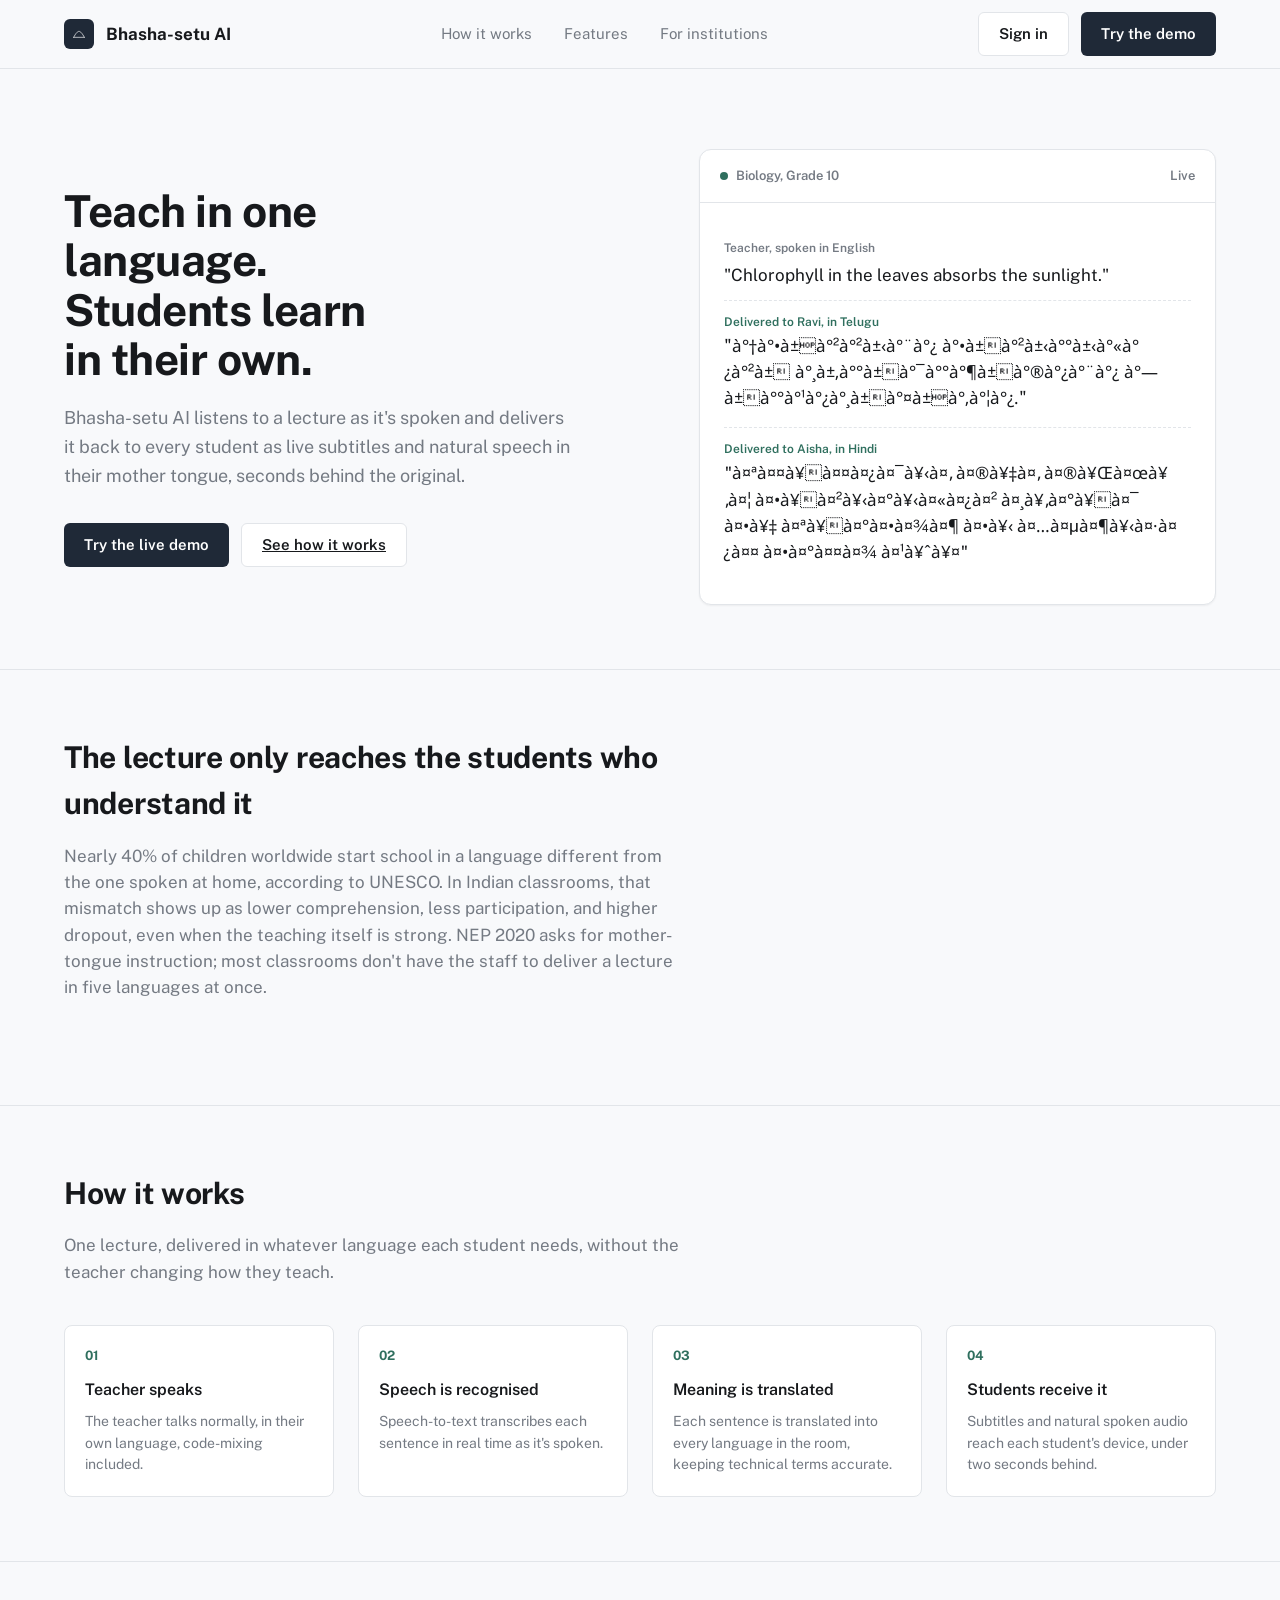
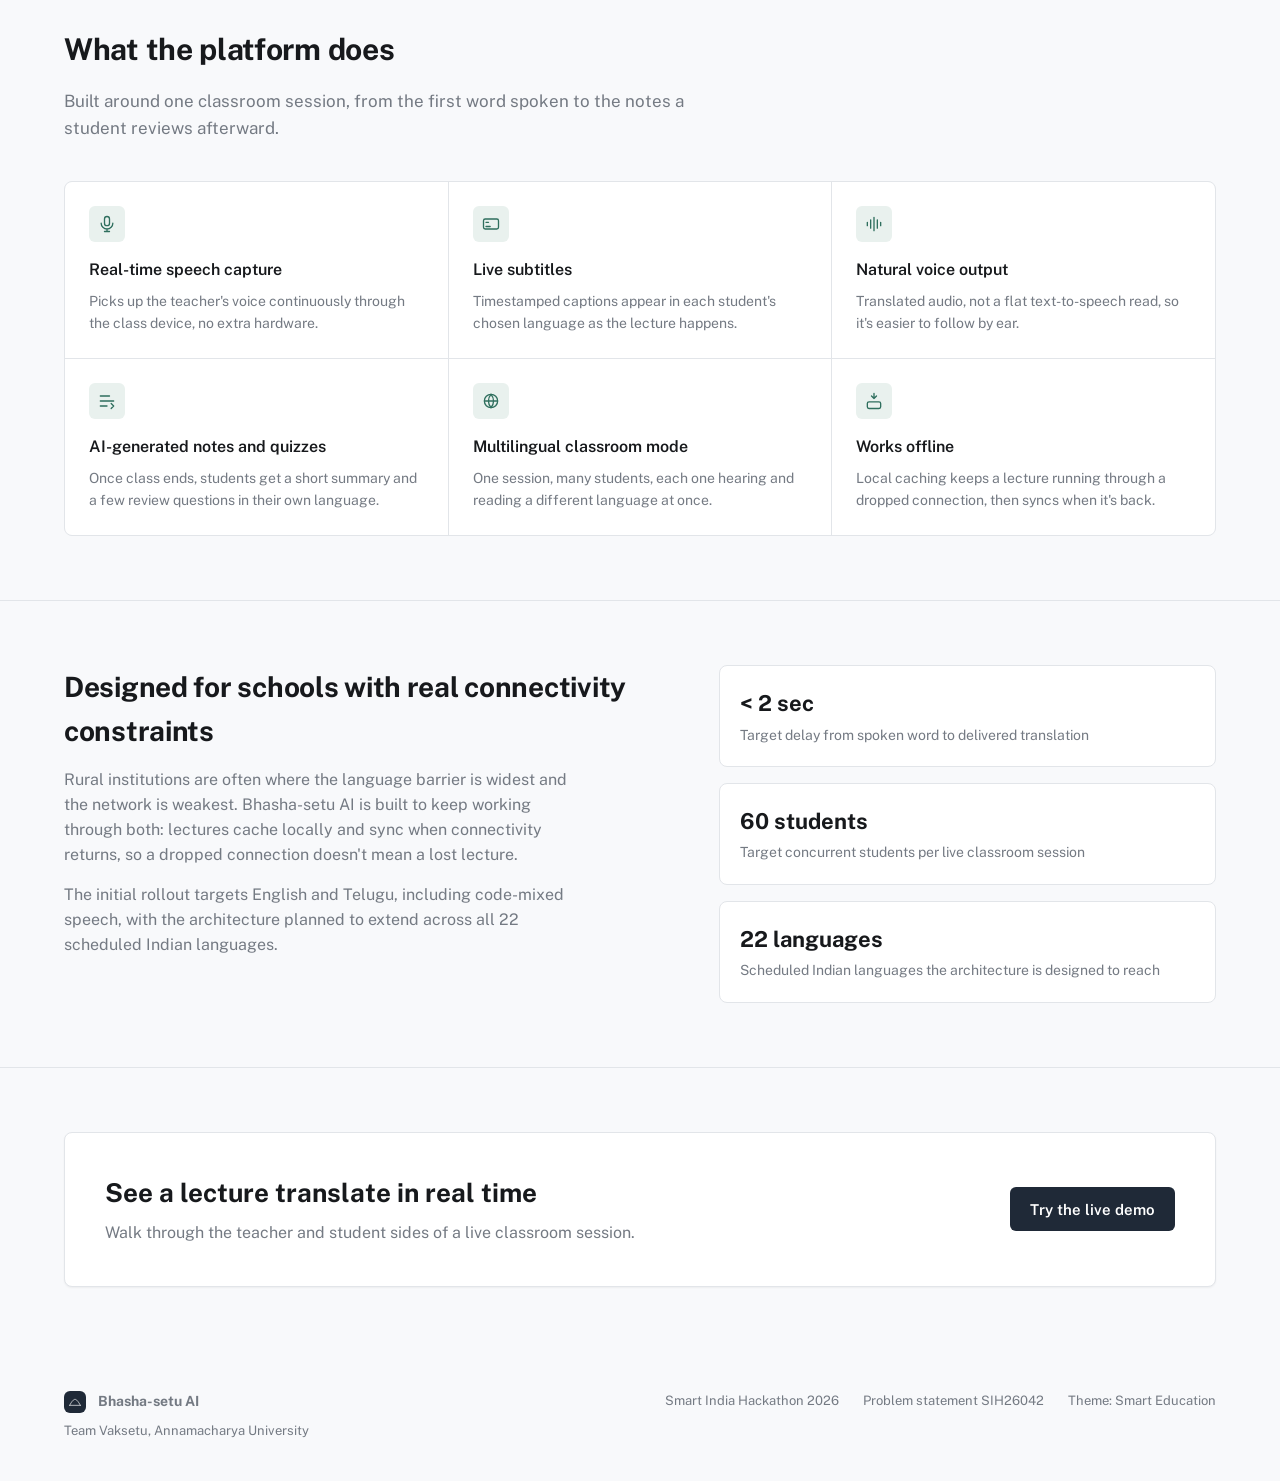
==== static/index.html @ 602c06f7 "Refactor classroom app structure and deployment" ====
<!DOCTYPE html>
<html lang="en">
<head>
<meta charset="UTF-8">
<meta name="viewport" content="width=device-width, initial-scale=1, viewport-fit=cover">
<title>Bhasha-setu AI</title>
<link rel="preconnect" href="https://fonts.googleapis.com">
<link rel="preconnect" href="https://fonts.gstatic.com" crossorigin>
<link href="https://fonts.googleapis.com/css2?family=Public+Sans:wght@400;500;600;700&family=Noto+Sans+Telugu:wght@400;500;600&family=Noto+Sans+Devanagari:wght@400;500;600&display=swap" rel="stylesheet">
<link rel="stylesheet" href="/static/css/style.css">
</head>
<body>

<div id="app">

  <!-- ============ LANDING ============ -->
  <section id="view-landing" class="view active">
    <nav class="site-nav">
      <div class="container inner">
        <div class="brand">
          <span class="mark">
            <svg viewBox="0 0 24 24" fill="none"><path d="M4 17c3-6 6-9 8-9s5 3 8 9" stroke-linecap="round"/><path d="M4 17h16" stroke-linecap="round"/></svg>
          </span>
          Bhasha-setu AI
        </div>
        <div class="nav-links">
          <a href="#how-it-works">How it works</a>
          <a href="#features">Features</a>
          <a href="#institutions">For institutions</a>
        </div>
        <div class="nav-actions">
          <button class="btn btn-secondary" data-nav="role">Sign in</button>
          <button class="btn btn-primary" data-nav="role">Try the demo</button>
        </div>
      </div>
    </nav>

    <header class="hero">
      <div class="container inner">
        <div>
          <h1>Teach in one language. Students learn in their own.</h1>
          <p class="lede">Bhasha-setu AI listens to a lecture as it's spoken and delivers it back to every student as live subtitles and natural speech in their mother tongue, seconds behind the original.</p>
          <div class="actions">
            <button class="btn btn-primary" data-nav="role">Try the live demo</button>
            <a href="#how-it-works" class="btn btn-secondary">See how it works</a>
          </div>
        </div>
        <div class="subtitle-demo" aria-hidden="true">
          <div class="sd-head">
            <span class="who"><span class="live-dot"></span> Biology, Grade 10</span>
            <span class="who">Live</span>
          </div>
          <div class="sd-body">
            <div class="sd-line original">
              <div class="tag">Teacher, spoken in English</div>
              <div class="text">"Chlorophyll in the leaves absorbs the sunlight."</div>
            </div>
            <div class="sd-line translated">
              <div class="tag">Delivered to Ravi, in Telugu</div>
              <div class="text lang-te">"à°†à°•à±à°²à°²à±‹à°¨à°¿ à°•à±à°²à±‹à°°à±‹à°«à°¿à°²à± à°¸à±‚à°°à±à°¯à°°à°¶à±à°®à°¿à°¨à°¿ à°—à±à°°à°¹à°¿à°¸à±à°¤à±à°‚à°¦à°¿."</div>
            </div>
            <div class="sd-line translated">
              <div class="tag">Delivered to Aisha, in Hindi</div>
              <div class="text lang-hi">"à¤ªà¤¤à¥à¤¤à¤¿à¤¯à¥‹à¤‚ à¤®à¥‡à¤‚ à¤®à¥Œà¤œà¥‚à¤¦ à¤•à¥à¤²à¥‹à¤°à¥‹à¤«à¤¿à¤² à¤¸à¥‚à¤°à¥à¤¯ à¤•à¥‡ à¤ªà¥à¤°à¤•à¤¾à¤¶ à¤•à¥‹ à¤…à¤µà¤¶à¥‹à¤·à¤¿à¤¤ à¤•à¤°à¤¤à¤¾ à¤¹à¥ˆà¥¤"</div>
            </div>
          </div>
        </div>
      </div>
    </header>

    <section class="section">
      <div class="container">
        <div class="section-head">
          <h2>The lecture only reaches the students who understand it</h2>
          <p>Nearly 40% of children worldwide start school in a language different from the one spoken at home, according to UNESCO. In Indian classrooms, that mismatch shows up as lower comprehension, less participation, and higher dropout, even when the teaching itself is strong. NEP 2020 asks for mother-tongue instruction; most classrooms don't have the staff to deliver a lecture in five languages at once.</p>
        </div>
      </div>
    </section>

    <section class="section" id="how-it-works">
      <div class="container">
        <div class="section-head">
          <h2>How it works</h2>
          <p>One lecture, delivered in whatever language each student needs, without the teacher changing how they teach.</p>
        </div>
        <div class="steps">
          <div class="step">
            <div class="num">01</div>
            <h3>Teacher speaks</h3>
            <p>The teacher talks normally, in their own language, code-mixing included.</p>
          </div>
          <div class="step">
            <div class="num">02</div>
            <h3>Speech is recognised</h3>
            <p>Speech-to-text transcribes each sentence in real time as it's spoken.</p>
          </div>
          <div class="step">
            <div class="num">03</div>
            <h3>Meaning is translated</h3>
            <p>Each sentence is translated into every language in the room, keeping technical terms accurate.</p>
          </div>
          <div class="step">
            <div class="num">04</div>
            <h3>Students receive it</h3>
            <p>Subtitles and natural spoken audio reach each student's device, under two seconds behind.</p>
          </div>
        </div>
      </div>
    </section>

    <section class="section" id="features">
      <div class="container">
        <div class="section-head">
          <h2>What the platform does</h2>
          <p>Built around one classroom session, from the first word spoken to the notes a student reviews afterward.</p>
        </div>
        <div class="feature-list">
          <div class="feature">
            <span class="icon"><svg viewBox="0 0 24 24" fill="none"><rect x="9" y="3" width="6" height="11" rx="3" stroke-width="1.6"/><path d="M5 11a7 7 0 0 0 14 0M12 18v3M9 21h6" stroke-linecap="round" stroke-width="1.6"/></svg></span>
            <h3>Real-time speech capture</h3>
            <p>Picks up the teacher's voice continuously through the class device, no extra hardware.</p>
          </div>
          <div class="feature">
            <span class="icon"><svg viewBox="0 0 24 24" fill="none"><rect x="3" y="6" width="18" height="12" rx="2" stroke-width="1.6"/><path d="M6 15h5M6 10h3" stroke-linecap="round" stroke-width="1.6"/></svg></span>
            <h3>Live subtitles</h3>
            <p>Timestamped captions appear in each student's chosen language as the lecture happens.</p>
          </div>
          <div class="feature">
            <span class="icon"><svg viewBox="0 0 24 24" fill="none"><path d="M4 10v4M8 7v10M12 4v16M16 7v10M20 10v4" stroke-linecap="round" stroke-width="1.6"/></svg></span>
            <h3>Natural voice output</h3>
            <p>Translated audio, not a flat text-to-speech read, so it's easier to follow by ear.</p>
          </div>
          <div class="feature">
            <span class="icon"><svg viewBox="0 0 24 24" fill="none"><path d="M4 6h11M4 12h16M4 18h8" stroke-linecap="round" stroke-width="1.6"/><path d="M17 15l3 3-3 3" stroke-linecap="round" stroke-linejoin="round" stroke-width="1.6"/></svg></span>
            <h3>AI-generated notes and quizzes</h3>
            <p>Once class ends, students get a short summary and a few review questions in their own language.</p>
          </div>
          <div class="feature">
            <span class="icon"><svg viewBox="0 0 24 24" fill="none"><circle cx="12" cy="12" r="8" stroke-width="1.6"/><path d="M4 12h16M12 4a12 12 0 0 1 0 16 12 12 0 0 1 0-16Z" stroke-width="1.6"/></svg></span>
            <h3>Multilingual classroom mode</h3>
            <p>One session, many students, each one hearing and reading a different language at once.</p>
          </div>
          <div class="feature">
            <span class="icon"><svg viewBox="0 0 24 24" fill="none"><path d="M12 3v6m0 0l-3-3m3 3l3-3" stroke-linecap="round" stroke-linejoin="round" stroke-width="1.6"/><rect x="4" y="13" width="16" height="8" rx="2" stroke-width="1.6"/></svg></span>
            <h3>Works offline</h3>
            <p>Local caching keeps a lecture running through a dropped connection, then syncs when it's back.</p>
          </div>
        </div>
      </div>
    </section>

    <section class="section institutions" id="institutions">
      <div class="container inner">
        <div>
          <h2 style="font-size:28px; font-weight:700; letter-spacing:-0.01em;">Designed for schools with real connectivity constraints</h2>
          <p style="margin-top:var(--s4); color:var(--muted); font-size:16px; max-width:52ch;">Rural institutions are often where the language barrier is widest and the network is weakest. Bhasha-setu AI is built to keep working through both: lectures cache locally and sync when connectivity returns, so a dropped connection doesn't mean a lost lecture.</p>
          <p style="margin-top:var(--s4); color:var(--muted); font-size:16px; max-width:52ch;">The initial rollout targets English and Telugu, including code-mixed speech, with the architecture planned to extend across all 22 scheduled Indian languages.</p>
        </div>
        <div class="callouts">
          <div class="callout">
            <div class="value">&lt; 2 sec</div>
            <div class="label">Target delay from spoken word to delivered translation</div>
          </div>
          <div class="callout">
            <div class="value">60 students</div>
            <div class="label">Target concurrent students per live classroom session</div>
          </div>
          <div class="callout">
            <div class="value">22 languages</div>
            <div class="label">Scheduled Indian languages the architecture is designed to reach</div>
          </div>
        </div>
      </div>
    </section>

    <section class="cta-band">
      <div class="container">
        <div class="card">
          <div>
            <h2>See a lecture translate in real time</h2>
            <p>Walk through the teacher and student sides of a live classroom session.</p>
          </div>
          <button class="btn btn-primary" data-nav="role">Try the live demo</button>
        </div>
      </div>
    </section>

    <footer class="site-footer">
      <div class="container inner">
        <div>
          <div class="brand" style="font-size:14px; margin-bottom:var(--s2);">
            <span class="mark" style="width:22px;height:22px;">
              <svg viewBox="0 0 24 24" fill="none"><path d="M4 17c3-6 6-9 8-9s5 3 8 9" stroke-linecap="round"/><path d="M4 17h16" stroke-linecap="round"/></svg>
            </span>
            Bhasha-setu AI
          </div>
          Team Vaksetu, Annamacharya University
        </div>
        <div class="fmeta">
          <span>Smart India Hackathon 2026</span>
          <span>Problem statement SIH26042</span>
          <span>Theme: Smart Education</span>
        </div>
      </div>
    </footer>
  </section>

  <!-- ============ ROLE SELECT ============ -->
  <section id="view-role" class="view">
    <div class="role-shell">
      <nav class="site-nav">
        <div class="container inner">
          <a href="#" class="back-link" data-nav="landing">
            <svg viewBox="0 0 24 24"><path d="M15 18l-6-6 6-6" stroke-linecap="round" stroke-linejoin="round"/></svg>
            Back to overview
          </a>
        </div>
      </nav>
      <main class="role-main">
        <div class="container">
          <div class="center-head">
            <h1>Try the demo</h1>
            <p>Pick a side to see how one live lecture looks from each seat in the room.</p>
          </div>
          <div class="role-grid">
            <div class="card role-card">
              <span class="icon"><svg viewBox="0 0 24 24" fill="none"><rect x="9" y="3" width="6" height="11" rx="3" stroke-width="1.6"/><path d="M5 11a7 7 0 0 0 14 0M12 18v3M9 21h6" stroke-linecap="round" stroke-width="1.6"/></svg></span>
              <h3>I'm a teacher</h3>
              <p>Start a lecture and watch it translate live for two waiting students.</p>
              <button class="btn btn-primary btn-block" data-nav="teacher">Continue as teacher</button>
            </div>
            <div class="card role-card">
              <span class="icon"><svg viewBox="0 0 24 24" fill="none"><rect x="3" y="6" width="18" height="12" rx="2" stroke-width="1.6"/><path d="M6 15h5M6 10h3" stroke-linecap="round" stroke-width="1.6"/></svg></span>
              <h3>I'm a student</h3>
              <p>Join a classroom and follow the lecture in the language you pick.</p>
              <button class="btn btn-primary btn-block" data-nav="student">Continue as student</button>
            </div>
          </div>
        </div>
      </main>
    </div>
  </section>

  <!-- ============ TEACHER ============ -->
  <section id="view-teacher" class="view">
    <div class="app-shell">
      <div class="app-topbar">
        <a href="#" class="back-link" data-nav="role">
          <svg viewBox="0 0 24 24"><path d="M15 18l-6-6 6-6" stroke-linecap="round" stroke-linejoin="round"/></svg>
          Exit
        </a>
        <div class="who">
          <span class="class-name" id="teacherClassLabel">Set up classroom</span>
        </div>
        <div style="width:64px"></div>
      </div>

      <main class="app-main">
        <div class="container">

          <!-- Setup step -->
          <div id="teacherSetup" class="panel-narrow">
            <div class="center-head" style="margin-bottom:var(--s8); text-align:left;">
              <h1 style="font-size:24px;">Set up your classroom</h1>
              <p style="margin-top:var(--s2);">Two students are already connected for this preview and waiting to join.</p>
            </div>
            <div class="field">
              <label for="className">Classroom name</label>
              <input id="className" type="text" value="Biology, Grade 10">
            </div>
            <div class="field">
              <label for="sourceLang">Language you'll teach in</label>
              <select id="sourceLang">
                <option value="en">English</option>
                <option value="hi">Hindi</option>
                <option value="te">Telugu</option>
              </select>
            </div>
            <div class="status" id="classCodeStatus">A class code will be generated when you start.</div>
            <button class="btn btn-primary btn-block" id="startLectureBtn">Start lecture</button>
          </div>

          <!-- Live console -->
          <div id="teacherLive" style="display:none;">
            <div style="display:flex; align-items:center; justify-content:space-between; margin-bottom:var(--s6); flex-wrap:wrap; gap:var(--s3);">
              <span class="live-badge"><span class="live-dot"></span> Live, <span id="teacherTimer">00:00</span></span>
              <button class="btn btn-secondary" id="teacherMuteBtn">Mute microphone</button><button class="btn btn-secondary" id="endLectureBtn">End lecture</button>
            </div>
            <div class="console-grid">
              <div class="transcript-card card">
                <div class="th">
                  <h3>Live transcript</h3>
                  <span style="font-size:12px; color:var(--muted);">Spoken in English</span>
                </div>
                <div class="transcript-scroll" id="teacherTranscript">
                  <div class="empty-state">
                    <span class="icon"><svg viewBox="0 0 24 24" fill="none"><rect x="9" y="3" width="6" height="11" rx="3" stroke-width="1.6"/><path d="M5 11a7 7 0 0 0 14 0M12 18v3M9 21h6" stroke-linecap="round" stroke-width="1.6"/></svg></span>
                    Start speaking and the transcript will appear here.
                  </div>
                </div>
              </div>
              <div class="side-stack">
                <div class="mic-card card">
                  <span class="mic-visual active" id="micVisual">
                    <svg viewBox="0 0 24 24" fill="none" style="width:20px;height:20px;stroke:currentColor;stroke-width:1.6;"><rect x="9" y="3" width="6" height="11" rx="3"/><path d="M5 11a7 7 0 0 0 14 0M12 18v3M9 21h6" stroke-linecap="round"/></svg>
                  </span>
                  <div>
                    <div class="mic-label">Listening</div>
                    <div class="mic-sub">Picking up your voice</div>
                  </div>
                </div>
                <div class="roster-card card"><h3>Connected students, <span id="studentCount">0</span></h3><div id="studentNames" class="status">No students connected.</div></div><div class="card" style="padding:16px"><video id="teacherVideo" autoplay muted playsinline style="width:100%;border-radius:8px;background:#17191c"></video><div class="status">Your live camera preview</div></div></div></div>
            </div>
          </div>

          <!-- Summary -->
          <div id="teacherSummary" style="display:none;">
            <div class="card summary-card">
              <h2 style="font-size:22px; font-weight:700;">Lecture ended</h2>
              <p style="color:var(--muted); margin-top:var(--s2);">Notes and a quick check have been generated for each student, in their own language.</p>
              <div class="summary-stats">
                <div class="summary-stat">
                  <div class="v" id="statDuration">00:00</div>
                  <div class="l">Duration</div>
                </div>
                <div class="summary-stat">
                  <div class="v" id="statLines">0</div>
                  <div class="l">Sentences delivered</div>
                </div>
                <div class="summary-stat">
                  <div class="v" id="statStudents">0</div>
                  <div class="l">Students reached</div>
                </div>
              </div>
              <button class="btn btn-secondary btn-block" id="teacherRestartBtn">Set up another lecture</button>
            </div>
          </div>

        </div>
      </main>
    </div>
  </section>

  <!-- ============ STUDENT ============ -->
  <section id="view-student" class="view">
    <div class="app-shell">
      <div class="app-topbar">
        <a href="#" class="back-link" data-nav="role">
          <svg viewBox="0 0 24 24"><path d="M15 18l-6-6 6-6" stroke-linecap="round" stroke-linejoin="round"/></svg>
          Leave
        </a>
        <div class="who">
          <span class="class-name" id="studentClassLabel">Join a classroom</span>
        </div>
        <div class="status" id="studentStatus"></div>
      </div>

      <main class="app-main">
        <div class="container">

          <!-- Join step -->
          <div id="studentJoin" class="panel-narrow">
            <div class="center-head" style="margin-bottom:var(--s8); text-align:left;">
              <h1 style="font-size:24px;">Join a lecture</h1>
              <p style="margin-top:var(--s2);">Biology, Grade 10 is open. Pick the language you want to follow it in.</p>
            </div>
            <div class="field">
              <label for="studentName">Your name</label>
              <input id="studentName" type="text" value="Ravi">
            </div>
            <div class="field">
              <label for="classCode">Class code</label>
              <input id="classCode" type="text" placeholder="Enter your teacher's code" autocomplete="off" maxlength="12">
            </div>
            <div class="field">
              <label for="studentLang">Preferred language</label>
              <select id="studentLang">
                <option value="te">Telugu</option>
                <option value="hi">Hindi</option>
              </select>
            </div>
            <div class="status" id="studentJoinStatus" role="status" aria-live="polite"></div>
            <button class="btn btn-primary btn-block" id="joinClassBtn">Join classroom</button>
          </div>

          <!-- Waiting -->
          <div id="studentWaiting" style="display:none;">
            <div class="card waiting-card panel-narrow">
              <span class="live-dot"></span>
              <h3>Waiting for your teacher to start</h3>
              <p>You'll see subtitles here the moment the lecture begins.</p>
            </div>
          </div>

          <!-- Live subtitles -->
          <div id="studentLive" style="display:none;">
            <div class="card subtitle-demo">
              <div class="subtitle-stage">
                <video id="studentVideo" autoplay playsinline style="width:100%;border-radius:8px;background:#17191c;margin-bottom:16px"></video><div class="current-line" id="studentCurrentLine"></div><div class="student-controls"><button class="btn btn-secondary" id="studentMuteBtn">Mute audio</button><button class="btn btn-secondary" id="speakRequestBtn">Ask to speak</button></div><div class="status" id="studentSpeakStatus"></div>
              </div>
            </div>
            <div class="student-controls">
              <div class="mode-toggle">
                <button id="modeListen" class="active">Listen</button>
                <button id="modeRead">Read</button>
              </div>
            </div>
            <div class="card history-card">
              <h3>Earlier in this lecture</h3>
              <div id="studentHistory"></div>
            </div><div class="card" style="padding:16px;margin-top:16px"><h3>Student questions</h3><div id="speakRequests" class="status">No requests yet.</div></div></div></div><!-- Notes -->
          <div id="studentNotes" style="display:none;" class="panel-narrow">
            <div class="card notes-card">
              <h2>Lecture notes</h2>
              <ul class="notes-list" id="studentNotesList"></ul>
              <h2>Quick check</h2>
              <div class="quiz-q" id="studentQuizQ"></div>
              <div class="quiz-options" id="studentQuizOptions"></div>
              <div class="quiz-feedback" id="studentQuizFeedback"></div>
            </div>
          </div>

        </div>
      </main>
    </div>
  </section>

</div>




<script src="/static/js/app.js" defer></script>
</body>
</html>
---- static/css/style.css ----
:root {
    --bg: #F8F9FB;
    --surface: #FFFFFF;
    --border: #E2E5E9;
    --text: #17191C;
    --muted: #747A83;
    --primary: #1F2937;
    --primary-hover: #111827;
    --accent: #2F6F5E;
    --accent-hover: #255A4C;
    --accent-soft: #E9F1EE;
    --on-primary: #FFFFFF;
    --radius-sm: 6px;
    --radius-md: 8px;
    --radius-lg: 12px;
    --shadow-sm: 0 1px 2px rgba(0,0,0,.05);
    --container: 1200px;
    --s1: 4px; --s2: 8px; --s3: 12px; --s4: 16px; --s5: 20px;
    --s6: 24px; --s8: 32px; --s10: 40px; --s12: 48px; --s16: 64px; --s20: 80px;
    color-scheme: light;
  }

  :root:not([data-theme="light"]) {
    @media (prefers-color-scheme: dark) {
      --bg: #15171A;
      --surface: #1D2024;
      --border: #2C3036;
      --text: #F1F2F4;
      --muted: #9AA0A8;
      --primary: #E7E9EC;
      --primary-hover: #FFFFFF;
      --on-primary: #17191C;
      --accent: #4E9584;
      --accent-hover: #5FAA97;
      --accent-soft: #1E2B27;
      color-scheme: dark;
    }
  }
  :root[data-theme="dark"] {
    --bg: #15171A;
    --surface: #1D2024;
    --border: #2C3036;
    --text: #F1F2F4;
    --muted: #9AA0A8;
    --primary: #E7E9EC;
    --primary-hover: #FFFFFF;
    --on-primary: #17191C;
    --accent: #4E9584;
    --accent-hover: #5FAA97;
    --accent-soft: #1E2B27;
    color-scheme: dark;
  }

  * { box-sizing: border-box; }
  html {
    scroll-padding-top: env(safe-area-inset-top, 0px);
    scroll-behavior: smooth;
  }
  html, body {
    height: 100%;
    margin: 0;
    background: var(--bg);
    color: var(--text);
  }
  body {
    font-family: 'Public Sans', system-ui, -apple-system, 'Segoe UI', sans-serif;
    font-size: 16px;
    line-height: 1.55;
    -webkit-font-smoothing: antialiased;
    padding-top: env(safe-area-inset-top, 0px);
    padding-bottom: env(safe-area-inset-bottom, 0px);
  }
  .lang-te { font-family: 'Noto Sans Telugu', 'Public Sans', sans-serif; }
  .lang-hi { font-family: 'Noto Sans Devanagari', 'Public Sans', sans-serif; }

  h1, h2, h3, h4, p { margin: 0; }
  img, svg { display: block; max-width: 100%; }
  button, input, select { font: inherit; color: inherit; }
  a { color: inherit; }

  :focus-visible {
    outline: 2px solid var(--accent);
    outline-offset: 2px;
  }

  .container {
    width: 100%;
    max-width: var(--container);
    margin: 0 auto;
    padding: 0 var(--s6);
  }

  @media (max-width: 640px) {
    .container { padding: 0 var(--s4); }
  }

  .view { display: none; }
  .view.active { display: block; }

  button {
    cursor: pointer;
    border: none;
    background: none;
  }

  .btn {
    display: inline-flex;
    align-items: center;
    justify-content: center;
    gap: var(--s2);
    min-height: 44px;
    padding: 0 var(--s5);
    border-radius: var(--radius-sm);
    font-weight: 600;
    font-size: 15px;
    transition: background-color 150ms ease, border-color 150ms ease, color 150ms ease;
    white-space: nowrap;
  }
  .btn-primary {
    background: var(--primary);
    color: var(--on-primary);
  }
  .btn-primary:hover { background: var(--primary-hover); }
  .btn-secondary {
    background: var(--surface);
    color: var(--text);
    border: 1px solid var(--border);
  }
  .btn-secondary:hover { border-color: var(--muted); }
  .btn-accent {
    background: var(--accent);
    color: #fff;
  }
  .btn-accent:hover { background: var(--accent-hover); }
  .btn-ghost {
    background: transparent;
    color: var(--muted);
    padding: 0 var(--s3);
  }
  .btn-ghost:hover { color: var(--text); }
  .btn-block { width: 100%; }
  .btn[disabled] { opacity: .5; cursor: not-allowed; }

  .field { display: flex; flex-direction: column; gap: var(--s2); margin-bottom: var(--s5); }
  .field label { font-size: 14px; font-weight: 600; color: var(--text); }
  .field .hint { font-size: 13px; color: var(--muted); }
  .field input, .field select {
    min-height: 44px;
    padding: 0 var(--s4);
    border: 1px solid var(--border);
    border-radius: var(--radius-sm);
    background: var(--surface);
    color: var(--text);
  }
  .field input:focus, .field select:focus { border-color: var(--accent); }

  .card {
    background: var(--surface);
    border: 1px solid var(--border);
    border-radius: var(--radius-md);
    box-shadow: var(--shadow-sm);
  }

  .icon { flex-shrink: 0; }
  .icon svg { width: 20px; height: 20px; stroke: currentColor; fill: none; stroke-width: 1.6; }

  /* ---------- Nav ---------- */
  .site-nav {
    position: sticky; top: 0; z-index: 20;
    background: color-mix(in srgb, var(--bg) 92%, transparent);
    backdrop-filter: blur(6px);
    border-bottom: 1px solid var(--border);
    padding-top: env(safe-area-inset-top, 0px);
  }
  .site-nav .inner {
    display: flex; align-items: center; justify-content: space-between;
    height: 68px;
  }
  .brand { display: flex; align-items: center; gap: var(--s3); font-weight: 700; font-size: 17px; }
  .brand .mark {
    width: 30px; height: 30px; border-radius: var(--radius-sm);
    background: var(--primary); color: var(--on-primary);
    display: flex; align-items: center; justify-content: center;
  }
  .brand .mark svg { width: 16px; height: 16px; stroke: currentColor; }
  .nav-links { display: flex; align-items: center; gap: var(--s8); }
  .nav-links a { font-size: 15px; color: var(--muted); text-decoration: none; }
  .nav-links a:hover { color: var(--text); }
  .nav-actions { display: flex; align-items: center; gap: var(--s3); }
  @media (max-width: 860px) {
    .nav-links { display: none; }
  }

  /* ---------- Hero ---------- */
  .hero {
    padding: var(--s20) 0 var(--s16);
    border-bottom: 1px solid var(--border);
  }
  .hero .inner {
    display: grid; grid-template-columns: 1.05fr 0.95fr; gap: var(--s16); align-items: center;
  }
  @media (max-width: 900px) {
    .hero .inner { grid-template-columns: 1fr; gap: var(--s10); }
    .hero { padding: var(--s12) 0 var(--s10); }
  }
  .hero h1 {
    font-size: 44px; line-height: 1.12; letter-spacing: -0.01em; font-weight: 700;
    max-width: 12ch;
  }
  @media (max-width: 640px) { .hero h1 { font-size: 32px; } }
  .hero .lede {
    margin-top: var(--s5); font-size: 18px; line-height: 1.6; color: var(--muted); max-width: 46ch;
  }
  .hero .actions { display: flex; gap: var(--s3); margin-top: var(--s8); flex-wrap: wrap; }

  .subtitle-demo {
    border: 1px solid var(--border); border-radius: var(--radius-lg); background: var(--surface);
    box-shadow: var(--shadow-sm); overflow: hidden;
  }
  .subtitle-demo .sd-head {
    display: flex; align-items: center; justify-content: space-between;
    padding: var(--s4) var(--s5); border-bottom: 1px solid var(--border);
  }
  .sd-head .who { display: flex; align-items: center; gap: var(--s2); font-size: 13px; font-weight: 600; color: var(--muted); }
  .live-dot {
    width: 8px; height: 8px; border-radius: 50%; background: var(--accent);
    animation: pulse 1.8s ease-in-out infinite;
  }
  @media (prefers-reduced-motion: reduce) { .live-dot, .pulse { animation: none; } }
  @keyframes pulse {
    0%, 100% { box-shadow: 0 0 0 0 color-mix(in srgb, var(--accent) 45%, transparent); }
    50% { box-shadow: 0 0 0 6px color-mix(in srgb, var(--accent) 0%, transparent); }
  }
  .subtitle-demo .sd-body { padding: var(--s6); }
  .sd-line { padding: var(--s3) 0; border-bottom: 1px dashed var(--border); }
  .sd-line:last-child { border-bottom: none; }
  .sd-line .tag { font-size: 12px; font-weight: 600; color: var(--muted); margin-bottom: var(--s1); }
  .sd-line .text { font-size: 17px; }
  .sd-line.original .text { color: var(--text); }
  .sd-line.translated .text { color: var(--text); }
  .sd-line.translated .tag { color: var(--accent); }

  /* ---------- Sections ---------- */
  .section { padding: var(--s16) 0; border-bottom: 1px solid var(--border); }
  .section-head { max-width: 62ch; margin-bottom: var(--s10); }
  .section-head h2 { font-size: 30px; font-weight: 700; letter-spacing: -0.01em; }
  .section-head p { margin-top: var(--s4); font-size: 17px; color: var(--muted); }

  .steps { display: grid; grid-template-columns: repeat(4, 1fr); gap: var(--s6); }
  @media (max-width: 900px) { .steps { grid-template-columns: repeat(2, 1fr); } }
  @media (max-width: 560px) { .steps { grid-template-columns: 1fr; } }
  .step { padding: var(--s5); border: 1px solid var(--border); border-radius: var(--radius-md); background: var(--surface); }
  .step .num { font-size: 13px; font-weight: 700; color: var(--accent); margin-bottom: var(--s3); }
  .step h3 { font-size: 16px; font-weight: 600; margin-bottom: var(--s2); }
  .step p { font-size: 14px; color: var(--muted); }

  .feature-list { display: grid; grid-template-columns: repeat(3, 1fr); gap: 1px; background: var(--border); border: 1px solid var(--border); border-radius: var(--radius-md); overflow: hidden; }
  @media (max-width: 900px) { .feature-list { grid-template-columns: repeat(2, 1fr); } }
  @media (max-width: 560px) { .feature-list { grid-template-columns: 1fr; } }
  .feature { background: var(--surface); padding: var(--s6); }
  .feature .icon { width: 36px; height: 36px; border-radius: var(--radius-sm); background: var(--accent-soft); color: var(--accent); display: flex; align-items: center; justify-content: center; margin-bottom: var(--s4); }
  .feature h3 { font-size: 16px; font-weight: 600; margin-bottom: var(--s2); }
  .feature p { font-size: 14px; color: var(--muted); }

  .institutions .inner { display: grid; grid-template-columns: 1.1fr 0.9fr; gap: var(--s12); align-items: start; }
  @media (max-width: 900px) { .institutions .inner { grid-template-columns: 1fr; } }
  .institutions .callouts { display: flex; flex-direction: column; gap: var(--s4); }
  .callout { padding: var(--s5); border: 1px solid var(--border); border-radius: var(--radius-md); background: var(--surface); }
  .callout .value { font-size: 22px; font-weight: 700; }
  .callout .label { font-size: 14px; color: var(--muted); margin-top: var(--s1); }

  .cta-band { padding: var(--s16) 0; text-align: left; }
  .cta-band .card { padding: var(--s10); display: flex; align-items: center; justify-content: space-between; gap: var(--s8); flex-wrap: wrap; }
  .cta-band h2 { font-size: 26px; font-weight: 700; max-width: 30ch; }
  .cta-band p { color: var(--muted); margin-top: var(--s2); }

  .site-footer { padding: var(--s10) 0; }
  .site-footer .inner { display: flex; justify-content: space-between; gap: var(--s6); flex-wrap: wrap; font-size: 13px; color: var(--muted); }
  .site-footer .fmeta { display: flex; gap: var(--s6); flex-wrap: wrap; }

  /* ---------- Role select ---------- */
  .role-shell { min-height: 100dvh; display: flex; flex-direction: column; }
  .role-main { flex: 1; display: flex; align-items: center; }
  .role-main .container { padding-top: var(--s10); padding-bottom: var(--s10); }
  .role-grid { display: grid; grid-template-columns: 1fr 1fr; gap: var(--s6); max-width: 760px; margin: var(--s10) auto 0; }
  @media (max-width: 640px) { .role-grid { grid-template-columns: 1fr; } }
  .role-card { padding: var(--s8); text-align: left; }
  .role-card .icon { width: 44px; height: 44px; border-radius: var(--radius-sm); background: var(--accent-soft); color: var(--accent); display: flex; align-items: center; justify-content: center; margin-bottom: var(--s5); }
  .role-card h3 { font-size: 19px; font-weight: 700; margin-bottom: var(--s2); }
  .role-card p { font-size: 14px; color: var(--muted); margin-bottom: var(--s6); }
  .center-head { text-align: center; }
  .center-head h1 { font-size: 30px; font-weight: 700; }
  .center-head p { margin-top: var(--s3); color: var(--muted); font-size: 16px; }

  /* ---------- App shell (teacher / student) ---------- */
  .app-shell { min-height: 100dvh; display: flex; flex-direction: column; }
  .app-topbar {
    height: 64px; border-bottom: 1px solid var(--border);
    display: flex; align-items: center; justify-content: space-between;
    padding: 0 var(--s6); background: var(--surface);
    padding-top: env(safe-area-inset-top, 0px);
  }
  .app-topbar .who { display: flex; align-items: center; gap: var(--s3); }
  .app-topbar .class-name { font-weight: 700; font-size: 16px; }
  .app-topbar .status { display: flex; align-items: center; gap: var(--s2); font-size: 13px; color: var(--muted); }
  .app-main { flex: 1; padding: var(--s10) 0 var(--s16); }

  .panel-narrow { max-width: 480px; margin: 0 auto; }

  .live-badge {
    display: inline-flex; align-items: center; gap: var(--s2);
    font-size: 12px; font-weight: 700; color: var(--accent);
    padding: var(--s1) var(--s3); border-radius: 999px; background: var(--accent-soft);
  }

  .console-grid { display: grid; grid-template-columns: 1.6fr 1fr; gap: var(--s6); }
  @media (max-width: 900px) { .console-grid { grid-template-columns: 1fr; } }

  .transcript-card { padding: var(--s6); display: flex; flex-direction: column; height: 460px; }
  .transcript-card .th { display: flex; justify-content: space-between; align-items: center; margin-bottom: var(--s4); }
  .transcript-card h3 { font-size: 15px; font-weight: 600; }
  .transcript-scroll { flex: 1; overflow-y: auto; display: flex; flex-direction: column; gap: var(--s4); padding-right: var(--s2); }
  .t-line { font-size: 16px; line-height: 1.5; padding-bottom: var(--s4); border-bottom: 1px solid var(--border); }
  .t-line:last-child { border-bottom: none; }
  .t-line .t-time { font-size: 12px; color: var(--muted); margin-bottom: var(--s1); }
  .empty-state { color: var(--muted); font-size: 14px; display: flex; flex-direction: column; align-items: center; justify-content: center; height: 100%; text-align: center; gap: var(--s3); }
  .empty-state .icon { width: 40px; height: 40px; color: var(--muted); }

  .side-stack { display: flex; flex-direction: column; gap: var(--s6); }
  .roster-card { padding: var(--s6); }
  .roster-card h3 { font-size: 15px; font-weight: 600; margin-bottom: var(--s4); }
  .roster-item { display: flex; align-items: center; gap: var(--s3); padding: var(--s2) 0; }
  .roster-item .avatar {
    width: 32px; height: 32px; border-radius: 50%; background: var(--primary); color: var(--on-primary);
    display: flex; align-items: center; justify-content: center; font-size: 13px; font-weight: 700; flex-shrink: 0;
  }
  .roster-item .rname { font-size: 14px; font-weight: 600; }
  .roster-item .rlang { font-size: 12px; color: var(--muted); }
  .roster-item .rdot { width: 7px; height: 7px; border-radius: 50%; background: var(--accent); margin-left: auto; }

  .mic-card { padding: var(--s6); display: flex; align-items: center; gap: var(--s4); }
  .mic-visual {
    width: 44px; height: 44px; border-radius: 50%; background: var(--accent-soft); color: var(--accent);
    display: flex; align-items: center; justify-content: center; flex-shrink: 0;
  }
  .mic-visual.active { animation: pulse 1.8s ease-in-out infinite; }
  .mic-card .mic-label { font-size: 14px; font-weight: 600; }
  .mic-card .mic-sub { font-size: 13px; color: var(--muted); }

  .summary-card { padding: var(--s8); max-width: 620px; margin: 0 auto; text-align: left; }
  .summary-stats { display: grid; grid-template-columns: repeat(3, 1fr); gap: var(--s4); margin: var(--s6) 0; }
  .summary-stat { padding: var(--s4); border: 1px solid var(--border); border-radius: var(--radius-sm); text-align: center; }
  .summary-stat .v { font-size: 22px; font-weight: 700; }
  .summary-stat .l { font-size: 12px; color: var(--muted); margin-top: var(--s1); }

  .subtitle-stage {
    padding: var(--s10) var(--s6);
    min-height: 220px;
    display: flex; align-items: center; justify-content: center; text-align: center;
  }
  .subtitle-stage .current-line { font-size: 26px; font-weight: 600; line-height: 1.5; max-width: 30ch; }
  @media (max-width: 640px) { .subtitle-stage .current-line { font-size: 21px; } }

  .student-controls { display: flex; align-items: center; justify-content: center; gap: var(--s3); margin-top: var(--s6); }
  .mode-toggle { display: inline-flex; border: 1px solid var(--border); border-radius: var(--radius-sm); overflow: hidden; }
  .mode-toggle button { padding: var(--s2) var(--s4); font-size: 14px; font-weight: 600; color: var(--muted); min-height: 40px; }
  .mode-toggle button.active { background: var(--primary); color: var(--on-primary); }

  .history-card { margin-top: var(--s6); padding: var(--s5) var(--s6); }
  .history-card h3 { font-size: 13px; font-weight: 600; color: var(--muted); margin-bottom: var(--s3); }
  .history-line { font-size: 14px; color: var(--muted); padding: var(--s2) 0; border-bottom: 1px solid var(--border); }
  .history-line:last-child { border-bottom: none; }

  .notes-card { padding: var(--s7, var(--s6)); }
  .notes-card h2 { font-size: 20px; font-weight: 700; margin-bottom: var(--s5); }
  .notes-list { display: flex; flex-direction: column; gap: var(--s3); margin-bottom: var(--s8); }
  .notes-list li { list-style: none; padding-left: var(--s6); position: relative; font-size: 15px; }
  .notes-list li::before {
    content: ""; position: absolute; left: 0; top: 9px; width: 6px; height: 6px; border-radius: 50%; background: var(--accent);
  }
  .quiz-q { font-size: 16px; font-weight: 600; margin-bottom: var(--s4); }
  .quiz-options { display: flex; flex-direction: column; gap: var(--s3); }
  .quiz-option {
    display: flex; align-items: center; gap: var(--s3);
    padding: var(--s4); border: 1px solid var(--border); border-radius: var(--radius-sm);
    text-align: left; min-height: 44px; background: var(--surface);
  }
  .quiz-option:hover { border-color: var(--muted); }
  .quiz-option .dot { width: 16px; height: 16px; border-radius: 50%; border: 1.5px solid var(--border); flex-shrink: 0; }
  .quiz-option.correct { border-color: var(--accent); background: var(--accent-soft); }
  .quiz-option.correct .dot { border-color: var(--accent); background: var(--accent); }
  .quiz-option.incorrect { border-color: var(--muted); }
  .quiz-option[disabled] { cursor: default; }
  .quiz-feedback { margin-top: var(--s4); font-size: 14px; color: var(--muted); }

  .waiting-card { padding: var(--s10); text-align: center; }
  .waiting-card .live-dot { margin: 0 auto var(--s5); }
  .waiting-card h3 { font-size: 18px; font-weight: 600; margin-bottom: var(--s2); }
  .waiting-card p { color: var(--muted); font-size: 14px; }

  .back-link { display: inline-flex; align-items: center; gap: var(--s2); font-size: 14px; color: var(--muted); text-decoration: none; }
  .back-link:hover { color: var(--text); }
  .back-link svg { width: 16px; height: 16px; stroke: currentColor; fill: none; stroke-width: 1.8; }

  .visually-hidden {
    position: absolute; width: 1px; height: 1px; overflow: hidden; clip: rect(0 0 0 0); white-space: nowrap;
  }
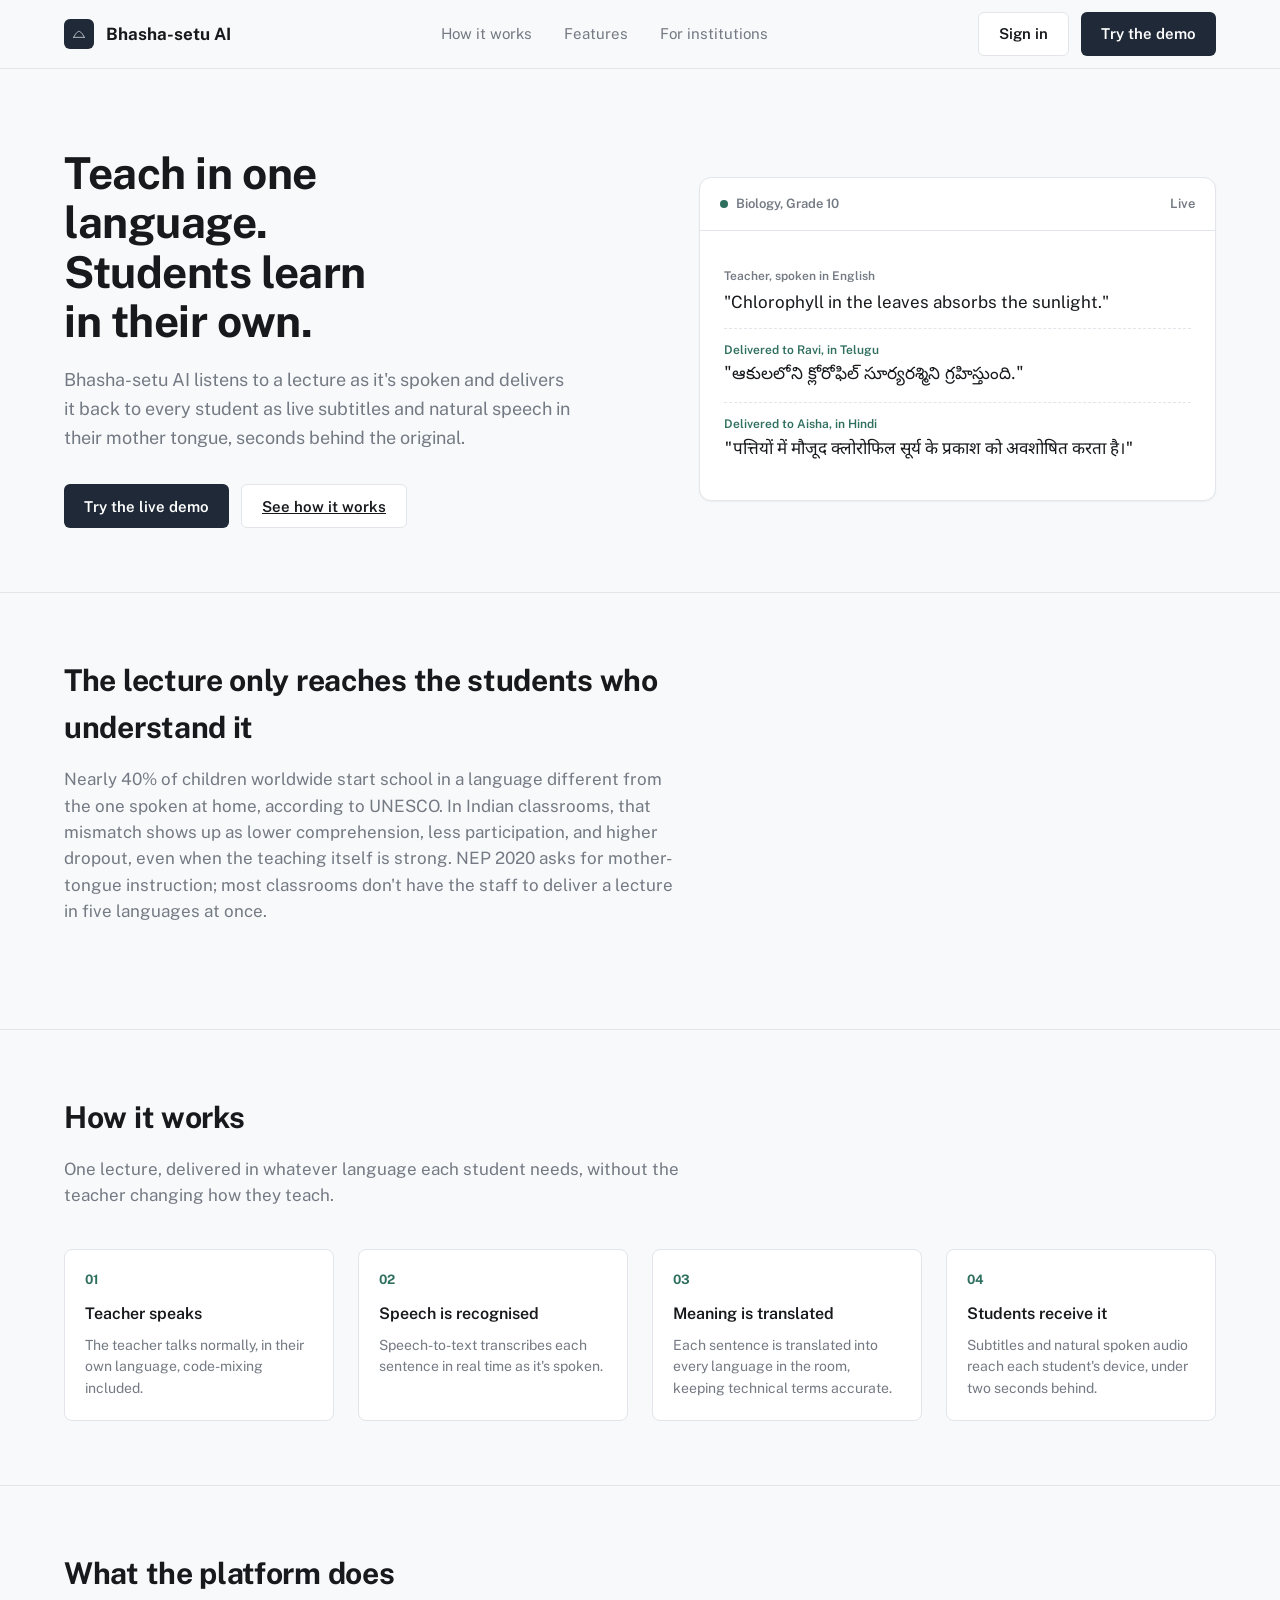
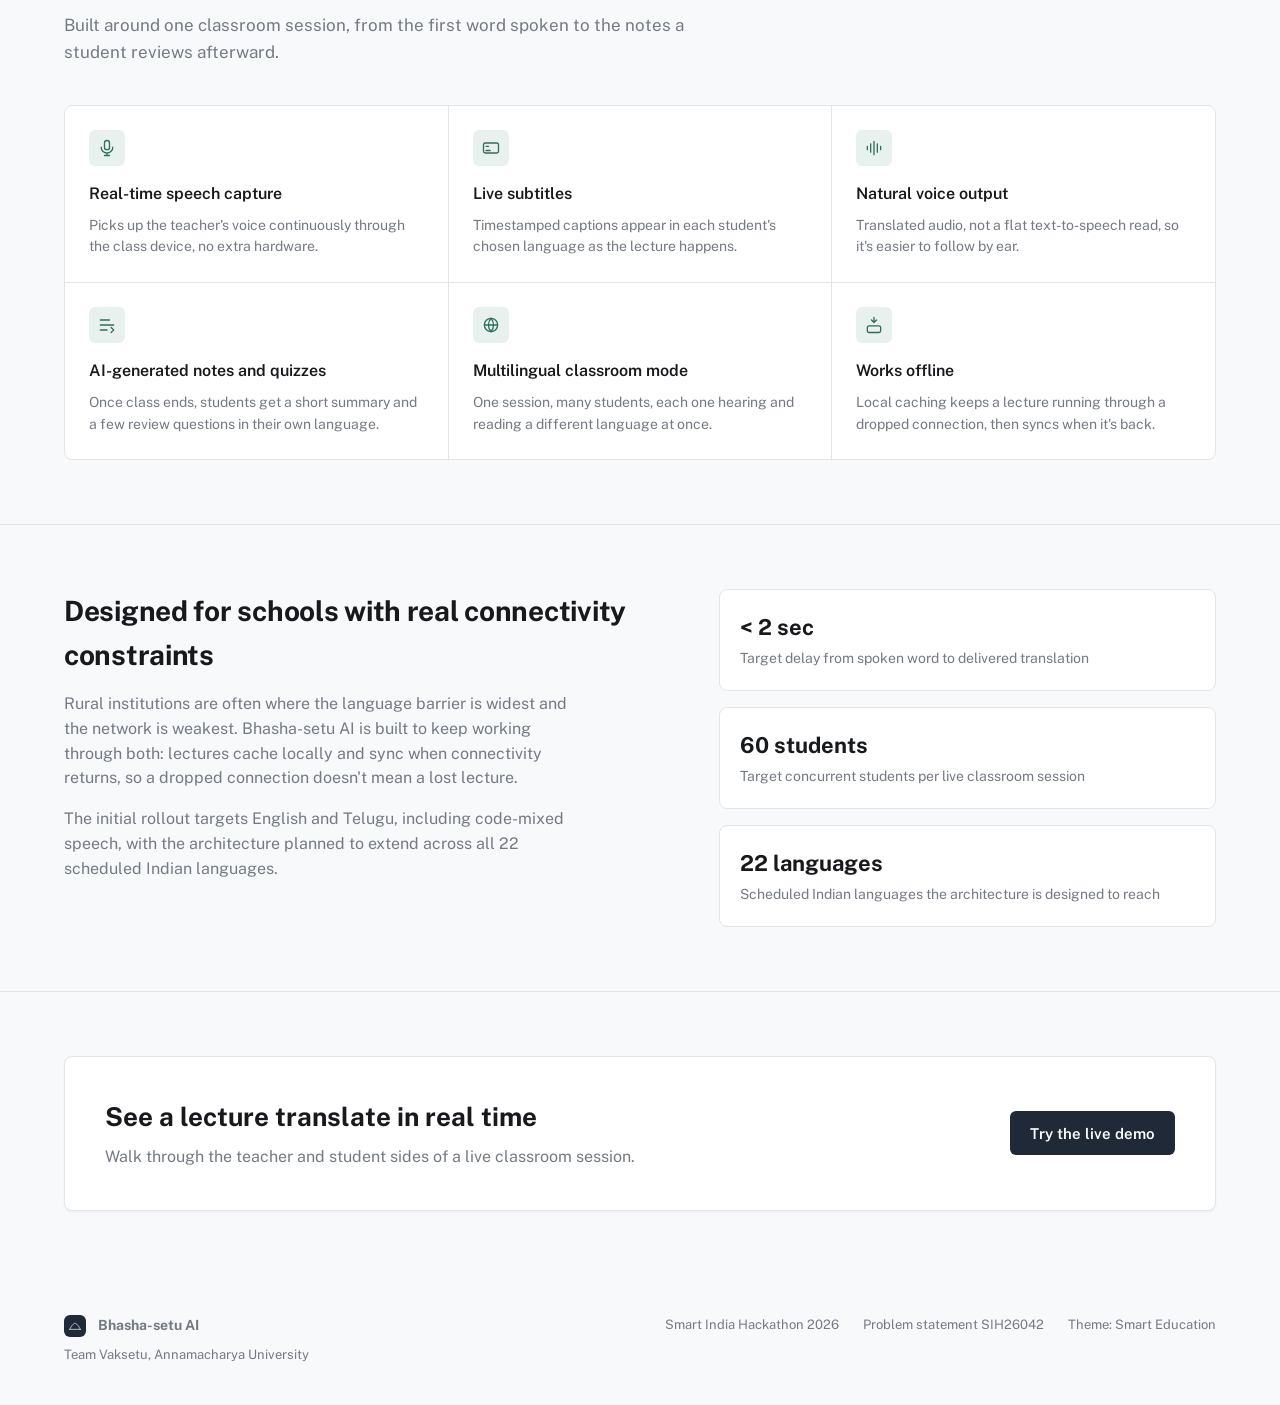
==== commit 5688a62a: "Update index.html" ====
--- a/static/index.html
+++ b/static/index.html
@@ -57,11 +57,11 @@
             </div>
             <div class="sd-line translated">
               <div class="tag">Delivered to Ravi, in Telugu</div>
-              <div class="text lang-te">"à°†à°•à±à°²à°²à±‹à°¨à°¿ à°•à±à°²à±‹à°°à±‹à°«à°¿à°²à± à°¸à±‚à°°à±à°¯à°°à°¶à±à°®à°¿à°¨à°¿ à°—à±à°°à°¹à°¿à°¸à±à°¤à±à°‚à°¦à°¿."</div>
+              <div class="text lang-te">"ఆకులలోని క్లోరోఫిల్ సూర్యరశ్మిని గ్రహిస్తుంది."</div>
             </div>
             <div class="sd-line translated">
               <div class="tag">Delivered to Aisha, in Hindi</div>
-              <div class="text lang-hi">"à¤ªà¤¤à¥à¤¤à¤¿à¤¯à¥‹à¤‚ à¤®à¥‡à¤‚ à¤®à¥Œà¤œà¥‚à¤¦ à¤•à¥à¤²à¥‹à¤°à¥‹à¤«à¤¿à¤² à¤¸à¥‚à¤°à¥à¤¯ à¤•à¥‡ à¤ªà¥à¤°à¤•à¤¾à¤¶ à¤•à¥‹ à¤…à¤µà¤¶à¥‹à¤·à¤¿à¤¤ à¤•à¤°à¤¤à¤¾ à¤¹à¥ˆà¥¤"</div>
+              <div class="text lang-hi">"पत्तियों में मौजूद क्लोरोफिल सूर्य के प्रकाश को अवशोषित करता है।"</div>
             </div>
           </div>
         </div>
